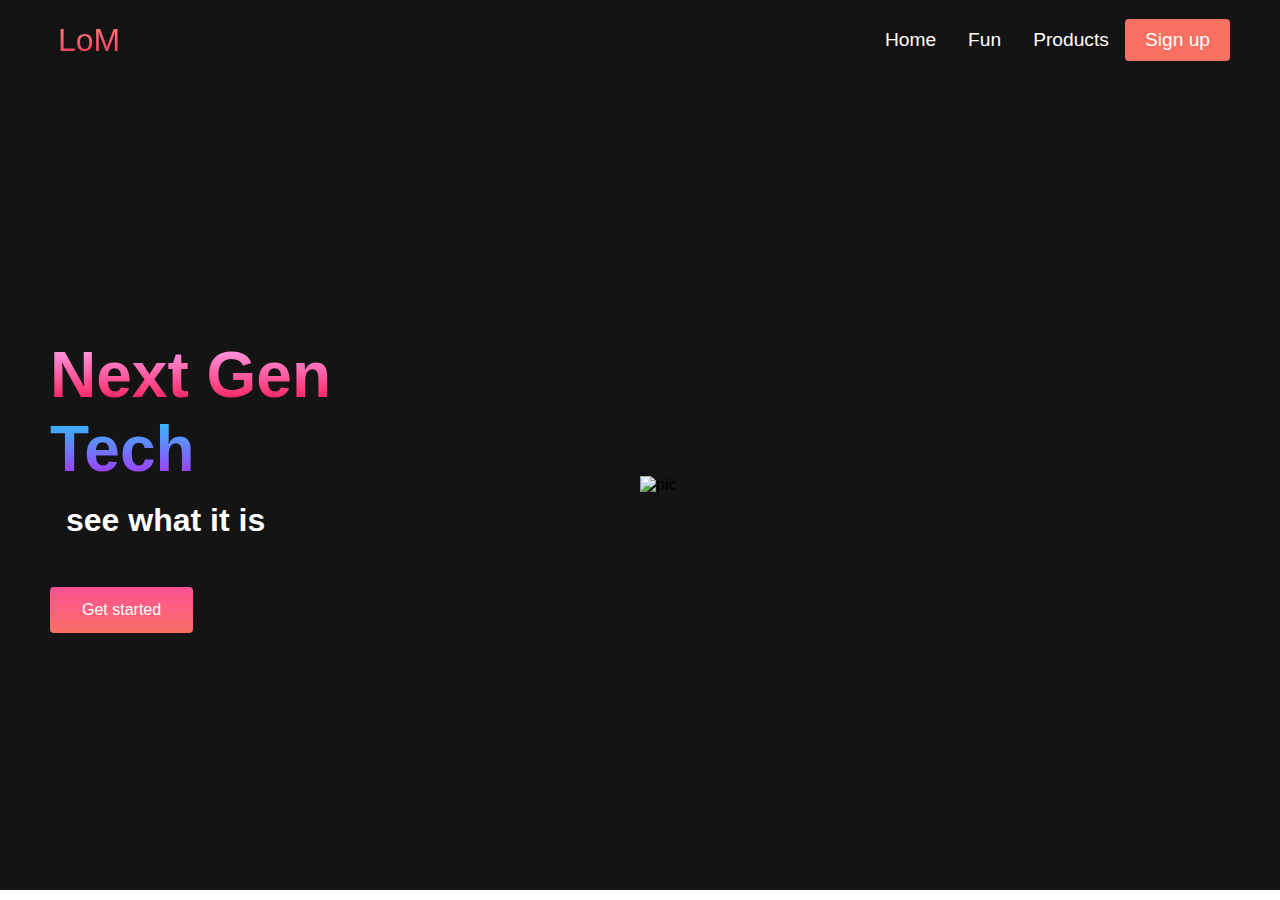
==== index.html @ 89260c11 "first commits" ====
<!DOCTYPE html>
<html lang="en">
  <head>
    <meta charset="UTF-8" />
    <meta http-equiv="X-UA-Compatible" content="IE=edge" />
    <meta name="viewport" content="width=device-width, initial-scale=1.0" />
    <title>Achieving Greatness</title>
    <link rel="stylesheet" href="styles.css" />
    <link rel="stylesheet" href="https://pro.fontawesome.com/releases/v5.10.0/css/all.css" 
    integrity="sha384-AYmEC3Yw5cVb3ZcuHtOA93w35dYTsvhLPVnYs9eStHfGJvOvKxVfELGroGkvsg+p" crossorigin="anonymous"/>
  </head>
  <body>
     <!-- Navbar Section -->
    <nav class="navbar">
      <div class="navbar__container">
        <a href="/" id="navbar__logo"><i class="fas fa-gem"></i>LoM</a>
        <div class="navbar__toggle" id="mobile-menu">
            <span class="bar"></span>
            <span class="bar"></span>
            <span class="bar"></span>
        </div>
        <ul class="navbar__menu">
            <li class="navbar__item">
                <a href="/" class="navbar__links"><i class="fas fa-gem"></i>Home</a>
            </li>
            <li class="navbar__item">
                <a href="/secondPage.html" class="navbar__links">Fun</a>
            </li>
            <li class="navbar__item">
                <a href="/" class="navbar__links">Products</a>
            </li>
            <li class="navbar__btn">
                <a href="/" class="button">Sign up</a>
            </li>
        </ul>
      </div>
    </nav>

    <!-- Hero Section -->
    <div class="mai">
        <div class="main__container">
            <div class="main__content">
                <h1>Next Gen</h1>
                <h2>Tech</h2>
                <p>see what it is </p>
                <button class="main__btn"><a href="/">Get started</a></button>
            </div>
            <div class="main__img-container">
                <img src="images/pic1.svg" alt="pic" id="main__img">
            </div>
        </div>
    </div>

    <script src="scripts.js"></script>
  </body>
</html>
---- styles.css ----
* {
    box-sizing: border-box;
    margin: 0;
    padding: 0;
    font-family: Verdana, Geneva, Tahoma, sans-serif;
}

.navbar {
    background: #131313;
    height: 80px;
    display: flex;
    justify-content: center;
    align-items: center;
    font-size: 1.2rem;
    position: sticky;
    top: 0;
    z-index: 999;
}

.navbar__container {
    display: flex;
    justify-content: space-between;
    height: 80px;
    z-index: 1;
    width: 100%;
    max-width: 1300px;
    margin: 0 auto;
    padding: 0 50px;

}

#navbar__logo  {
    background-color: #ff8177;
    background-image: linear-gradient(to top,#ff0844 0%, #ffb199 100%);
    background-size: 100%;
    -webkit-background-clip: text;
            background-clip: text;
    -moz-background-clip: text;
    -webkit-text-fill-color: transparent;
    -moz-text-fill-color:transparent;
    display: flex;
    align-items: center;
    cursor: pointer;
    text-decoration: none;
    font-size: 2rem;
}

.fa-gem {
    margin-right: 0.5rem;
}

.navbar__menu {
    display: flex;
    align-items: center;
    list-style: none;
    text-align: center;
}

.navbar__item {
    height: 80px;
}

.navbar__links {
    color: #fff;
    display: flex;
    align-items: center;
    justify-content: center;
    text-decoration: none;
    padding: 0 1rem;
    height: 100%;
}


.navbar_btn {
    display: flex;
    justify-content: center;
    align-items: center;
    padding: 0 1rem;
    width: 100%;
}

.button {
    display: flex;
    justify-content: center;
    align-items: center;
    text-decoration:none ;
    padding: 10px 20px;
    height: 100%;
    width: 100%;
    border: none;
    outline: none;
    border-radius: 4px;
    background: #f77062;
    color: #fff;
}

.button:hover {
    background: #4837ff;
    transition: all 0.3s ease;

}

.navbar__links:hover {
    color: #f77062;
    transition: all 0.3 ease;

}

@media screen and (max-width:960px) {
    .navbar__container {
        display: flex;
        justify-content: space-between;
        height: 80px;
        z-index: 1;
        width: 100%;
        max-width: 1300px;
        padding: 0;

    }

    .navbar__menu {
        display: grid;
        grid-template-columns: auto;
        margin: 0;
        width: 100%;
        position: absolute;
        top: -1000px;
        opacity: 0;
        transition: all 0.5s ease;
        height: 50vh;
        z-index: -1;
 

    }

    .navbar__menu.active {
        background: #131313;
        top: 100%;
        opacity: 1;
        transition: all 0.5s ease;
        z-index: 99;
        height: 50vh;
        font-size: 1.6rem;

    }

    #navbar__logo {
        padding-left: 25px;
    }
    .navbar__toggle .bar {
        width: 25px;
        height: 3px;
        margin: 5px auto;
        transition: all 0.3s ease-in-out;
        background: #fff;
    }

    .navbar__item {
        width: 100%;

    }

    .navbar__links {
        text-align: center;
        padding: 2rem;
        width: 100%;
        display: table;
    }

    #mobile-menu {
        position: absolute;
        top: 20%;
        right: 5%;
        transform: translate(5%,20%);
    }

    .navbar__btn {
        padding-bottom: 2rem;

    }

    .button{
        display: flex;
        justify-content: center;
        align-items: center;
        width: 80%;
        height: 80px;
        margin: 0;
    }

    .navbar__toggle .bar {
        display: block;
        cursor: pointer;
    }

    #mobile-menu.is-active .bar:nth-child(2){
        opacity: 0;
    }

    #mobile-menu.is-active .bar:nth-child(1){
        transform: translateY(8px) rotate(45deg);
    }
    #mobile-menu.is-active .bar:nth-child(3){
        transform: translateY(-8px) rotate(-45deg);
    }
}

/* Hero section CSS */
.main {
    background-color: #141414;
}

.main__container {
    display: grid;
    grid-template-columns: 1fr 1fr;
    align-items: center;
    justify-content: center;
    margin: 0 auto;
    height: 90vh;
    background-color: #141414;
    z-index: 1;
    width: 100%;
    max-width: 1300px;
    padding: 0 50px;
}

.main__content h1 {
    font-size: 4rem;
    background-color: #ff8177;
    background-image: linear-gradient(to top,#ff0844 0%, #ffb1ff 100%);
    background-size: 100%;
    -webkit-background-clip: text;
            background-clip: text;
    -moz-background-clip: text;
    -webkit-text-fill-color: transparent;
    -moz-text-fill-color:transparent;

}

.main__content h2 {
    font-size: 4rem;
    background-color: #ff8177;
    background-image: linear-gradient(to top,#b721ff 0%, #21d4fd 100%);
    background-size: 100%;
    -webkit-background-clip: text;
            background-clip: text;
    -moz-background-clip: text;
    -webkit-text-fill-color: transparent;
    -moz-text-fill-color:transparent;

}

.main__content p {
    margin: 1rem;
    font-size: 2rem;
    font-weight: 700;
    color: #fff;
}

.main__btn {
    font-size: 1rem;
    background-image: linear-gradient(to top,#f77062 0%, #fe5196 100%);
    padding: 14px 32px;
    border: none;
    border-radius: 4px;
    color: #fff;
    margin-top: 2rem;
    cursor: pointer;
    position: relative;
    transition: all 0.35s;
    outline: none;
}

.main__btn a {
    position: relative;
    z-index: 2;
    color: #fff;
    text-decoration: none;
}

.main__btn:after {
    position: absolute;
    content: '';
    top: 0;
    left: 0;
    width: 0;
    height: 100%;
    background: #4837ff;
    transition: all 0.35s;
    border-radius: 4px;
}

.main__btn:hover {
    color: #fff;
}

.main__btn:hover:after{
    width: 100%;
}

.main__img--container {
    text-align: center;
}

#main__img {
    height: 80%;
    width: 80%;
}


/* Mobile Responsive */
@media screen and (max-width:768px){
    .main__container {
        display: grid;
        grid-template-columns:auto ;
        align-items: center;
        justify-self: center;
        width: 100%;
        margin: 0 auto;
        height: 90vh;
    }

    .main__content {
        text-align: center;
       margin-bottom: 4rem;

    }
    .main__content h1 {
        font-size: 2.5rem;
        margin-top: 2rem;
    }

    .main__content h2 {
        font-size: 3rem;

    }

    .main__content p {
        margin-top: 1rem;
        font-size: 1.5rem;
    }
}

@media screen and (max-width:480px) {
    
    .main__content h1 {
        font-size: 2rem;
        margin-top: 3rem;
    }

    .main__content h2 {
        font-size: 2rem;

    }

    .main__content p {
        margin-top: 2rem;
        font-size: 1.5rem;
    }

    .main__btn {
        padding:12px 36px ;
        margin: 2.5 0;
    }
}
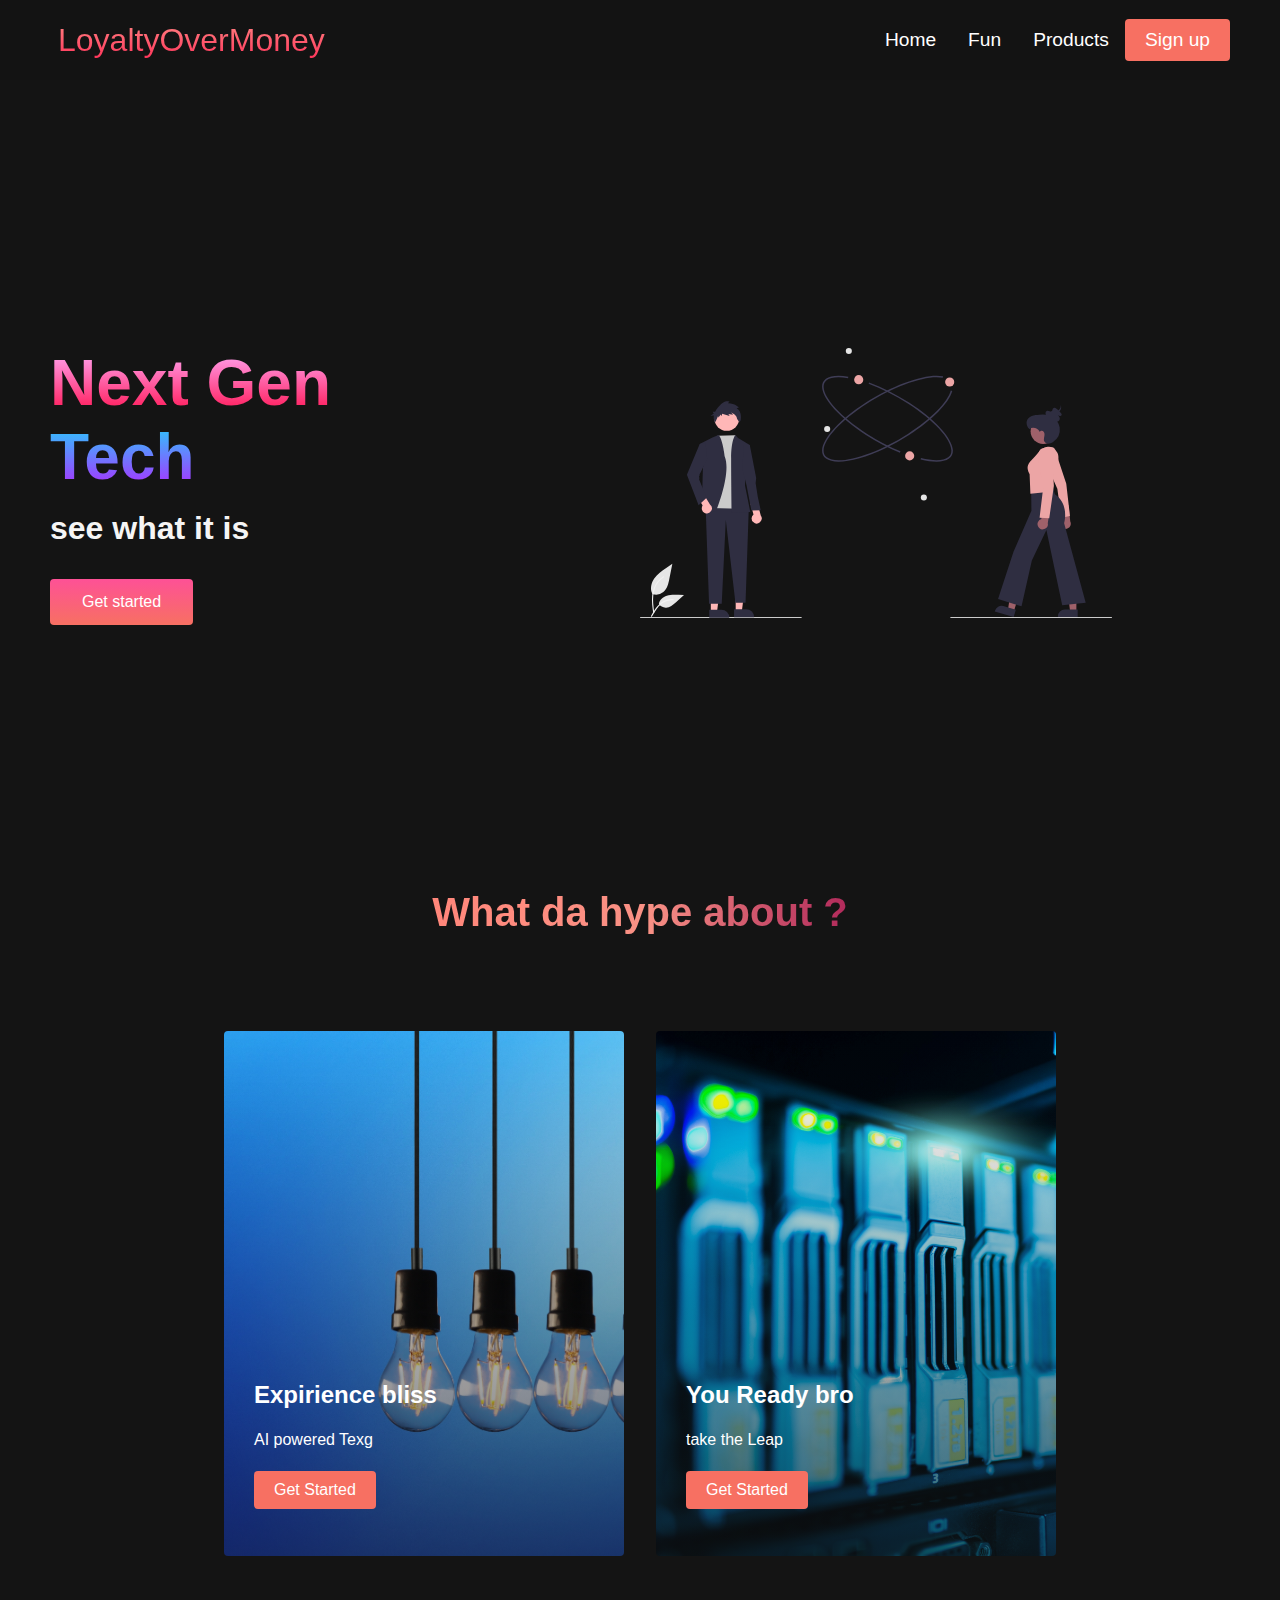
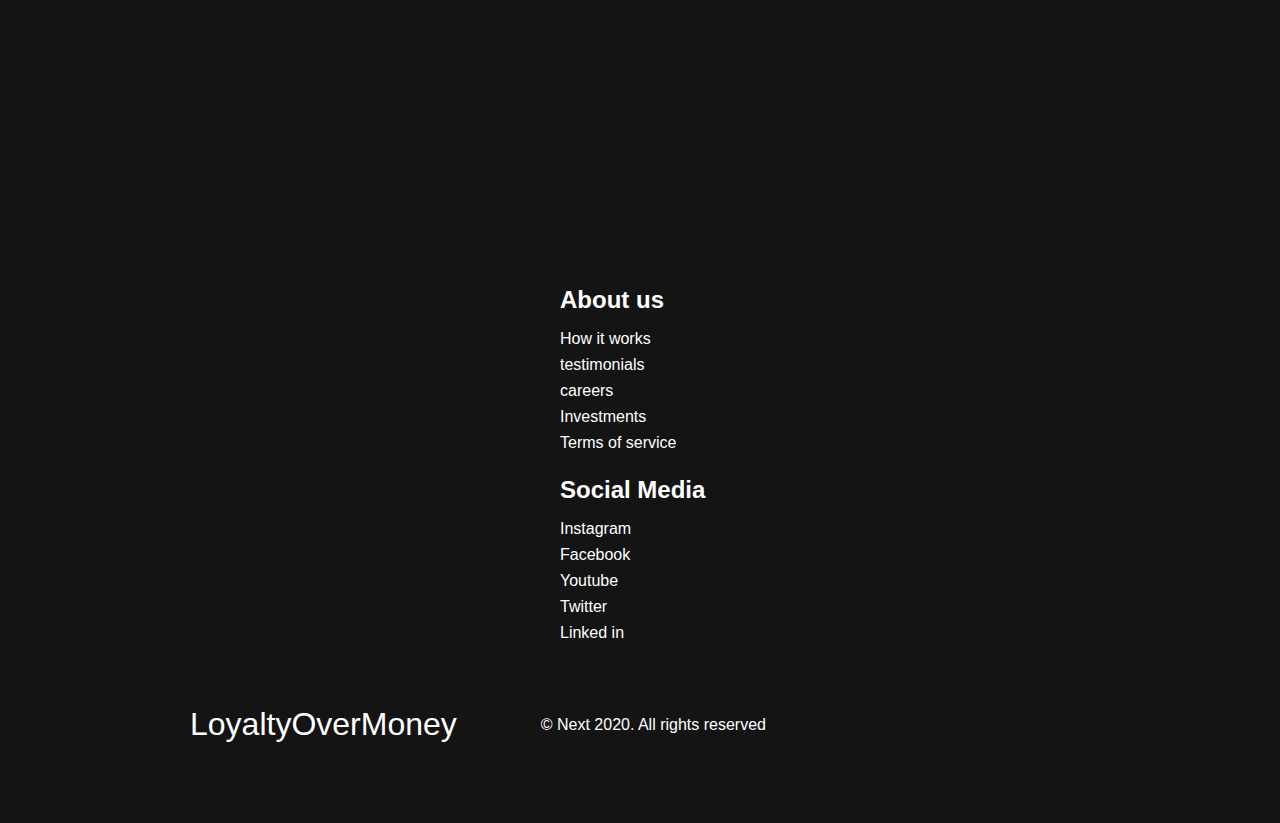
==== commit 031ef52c: "A baby  step of the project done" ====
--- a/index.html
+++ b/index.html
@@ -6,49 +6,118 @@
     <meta name="viewport" content="width=device-width, initial-scale=1.0" />
     <title>Achieving Greatness</title>
     <link rel="stylesheet" href="styles.css" />
-    <link rel="stylesheet" href="https://pro.fontawesome.com/releases/v5.10.0/css/all.css" 
-    integrity="sha384-AYmEC3Yw5cVb3ZcuHtOA93w35dYTsvhLPVnYs9eStHfGJvOvKxVfELGroGkvsg+p" crossorigin="anonymous"/>
+    <link
+      rel="stylesheet"
+      href="https://pro.fontawesome.com/releases/v5.10.0/css/all.css"
+      integrity="sha384-AYmEC3Yw5cVb3ZcuHtOA93w35dYTsvhLPVnYs9eStHfGJvOvKxVfELGroGkvsg+p"
+      crossorigin="anonymous"
+    />
   </head>
   <body>
-     <!-- Navbar Section -->
+    <!-- Navbar Section -->
     <nav class="navbar">
       <div class="navbar__container">
-        <a href="/" id="navbar__logo"><i class="fas fa-gem"></i>LoM</a>
+        <a href="/" id="navbar__logo"><i class="fas fa-gem"></i>LoyaltyOverMoney</a>
         <div class="navbar__toggle" id="mobile-menu">
-            <span class="bar"></span>
-            <span class="bar"></span>
-            <span class="bar"></span>
+          <span class="bar"></span>
+          <span class="bar"></span>
+          <span class="bar"></span>
         </div>
         <ul class="navbar__menu">
-            <li class="navbar__item">
-                <a href="/" class="navbar__links"><i class="fas fa-gem"></i>Home</a>
-            </li>
-            <li class="navbar__item">
-                <a href="/secondPage.html" class="navbar__links">Fun</a>
-            </li>
-            <li class="navbar__item">
-                <a href="/" class="navbar__links">Products</a>
-            </li>
-            <li class="navbar__btn">
-                <a href="/" class="button">Sign up</a>
-            </li>
+          <li class="navbar__item">
+            <a href="/" class="navbar__links"><i class="fas fa-gem"></i>Home</a>
+          </li>
+          <li class="navbar__item">
+            <a href="/secondPage.html" class="navbar__links">Fun</a>
+          </li>
+          <li class="navbar__item">
+            <a href="/" class="navbar__links">Products</a>
+          </li>
+          <li class="navbar__btn">
+            <a href="/" class="button">Sign up</a>
+          </li>
         </ul>
       </div>
     </nav>
 
     <!-- Hero Section -->
-    <div class="mai">
-        <div class="main__container">
-            <div class="main__content">
-                <h1>Next Gen</h1>
-                <h2>Tech</h2>
-                <p>see what it is </p>
-                <button class="main__btn"><a href="/">Get started</a></button>
-            </div>
-            <div class="main__img-container">
-                <img src="images/pic1.svg" alt="pic" id="main__img">
-            </div>
+    <div class="main">
+      <div class="main__container">
+        <div class="main__content">
+          <h1>Next Gen</h1>
+          <h2>Tech</h2>
+          <p>see what it is</p>
+          <button class="main__btn"><a href="/">Get started</a></button>
         </div>
+        <div class="main__img-container">
+          <img src="images/pic1.svg" alt="pic" id="main__img" />
+        </div>
+      </div>
+    </div>
+
+    <!-- Services section -->
+    <div class="services">
+      <h1>What da hype about ?</h1>
+      <div class="services__container">
+        <div class="services__card">
+          <h2>Expirience bliss</h2>
+          <p>AI powered Texg</p>
+          <button>Get Started</button>
+        </div>
+        <div class="services__card">
+          <h2>You Ready bro</h2>
+          <p>take the Leap</p>
+          <button>Get Started</button>
+        </div>
+      </div>
+    </div>
+    <!-- Footer Section -->
+    <div class="footer__container">
+      <div class="footer__links">
+        <div class="footer__link--wrapper">
+          <div class="footer__link--items">
+            <h2>About us</h2>
+            <a href="/">How it works</a>
+            <a href="/">testimonials</a>
+            <a href="/">careers</a>
+            <a href="/">Investments</a>
+            <a href="/">Terms of service</a>
+          </div>
+          <div class="footer__link--items">
+            <h2>Social Media</h2>
+            <a href="/">Instagram</a>
+            <a href="/">Facebook</a>
+            <a href="/">Youtube</a>
+            <a href="/">Twitter</a>
+            <a href="/">Linked in</a>
+          </div>
+        </div>
+      </div>
+      <div class="social__media">
+        <div class="social__media--wrap">
+          <div class="footer__logo">
+            <a href="/" id="footer__logo"><i class="fas faa-gem" target="_blank"></i>LoyaltyOverMoney</a>
+          </div>
+          <p class="website__rights">© Next 2020. All rights reserved</p>
+          <div class="social__icons">
+            <a href="/" class="social__icon--link" target="_blank">
+              <i class="fab fa-instagram"></i>
+            </a>
+            <a href="/" class="social__icon--link" target="_blank">
+              <i class="fab fa-facebook"></i>
+            </a>
+            <a href="/" class="social__icon--link" target="_blank">
+              <i class="fab fa-youtube"></i>
+            </a>
+            <a href="/" class="social__icon--link" target="_blank">
+              <i class="fab fa-twitter"></i>
+            </a>
+            <a href="/" class="social__icon--link" target="_blank">
+              <i class="fab fa-linkedin"></i>
+            </a>
+          </div>
+        </div>
+      </div>
     </div>
 
     <script src="scripts.js"></script>
--- a/styles.css
+++ b/styles.css
@@ -1,43 +1,480 @@
 * {
-    box-sizing: border-box;
-    margin: 0;
-    padding: 0;
-    font-family: Verdana, Geneva, Tahoma, sans-serif;
+  box-sizing: border-box;
+  margin: 0;
+  padding: 0;
+  font-family: Verdana, Geneva, Tahoma, sans-serif;
 }
 
 .navbar {
-    background: #131313;
-    height: 80px;
-    display: flex;
-    justify-content: center;
-    align-items: center;
-    font-size: 1.2rem;
-    position: sticky;
-    top: 0;
-    z-index: 999;
+  background: #131313;
+  height: 80px;
+  display: flex;
+  justify-content: center;
+  align-items: center;
+  font-size: 1.2rem;
+  position: sticky;
+  top: 0;
+  z-index: 999;
 }
 
 .navbar__container {
+  display: flex;
+  justify-content: space-between;
+  height: 80px;
+  z-index: 1;
+  width: 100%;
+  max-width: 1300px;
+  margin: 0 auto;
+  padding: 0 50px;
+}
+
+#navbar__logo {
+  background-color: #ff8177;
+  background-image: linear-gradient(to top, #ff0844 0%, #ffb199 100%);
+  background-size: 100%;
+  -webkit-background-clip: text;
+  background-clip: text;
+  -moz-background-clip: text;
+  -webkit-text-fill-color: transparent;
+  -moz-text-fill-color: transparent;
+  display: flex;
+  align-items: center;
+  cursor: pointer;
+  text-decoration: none;
+  font-size: 2rem;
+}
+
+.fa-gem {
+  margin-right: 0.5rem;
+}
+
+.navbar__menu {
+  display: flex;
+  align-items: center;
+  list-style: none;
+  text-align: center;
+}
+
+.navbar__item {
+  height: 80px;
+}
+
+.navbar__links {
+  color: #fff;
+  display: flex;
+  align-items: center;
+  justify-content: center;
+  text-decoration: none;
+  padding: 0 1rem;
+  height: 100%;
+}
+
+.navbar_btn {
+  display: flex;
+  justify-content: center;
+  align-items: center;
+  padding: 0 1rem;
+  width: 100%;
+}
+
+.button {
+  display: flex;
+  justify-content: center;
+  align-items: center;
+  text-decoration: none;
+  padding: 10px 20px;
+  height: 100%;
+  width: 100%;
+  border: none;
+  border-radius: 4px;
+  background: #f77062;
+  color: #fff;
+}
+
+.button:hover {
+  background: #4837ff;
+  transition: all 0.3s ease;
+}
+
+.navbar__links:hover {
+  color: #f77062;
+  transition: all 0.3 ease;
+}
+
+@media screen and (max-width: 960px) {
+  .navbar__container {
     display: flex;
     justify-content: space-between;
     height: 80px;
     z-index: 1;
     width: 100%;
     max-width: 1300px;
+    padding: 0;
+  }
+
+  .navbar__menu {
+    display: grid;
+    grid-template-columns: auto;
+    margin: 0;
+    width: 100%;
+    position: absolute;
+    top: -1000px;
+    opacity: 0;
+    transition: all 0.5s ease;
+    height: 50vh;
+    z-index: -1;
+  }
+
+  .navbar__menu.active {
+    background: #131313;
+    top: 100%;
+    opacity: 1;
+    transition: all 0.5s ease;
+    z-index: 99;
+    height: 50vh;
+    font-size: 1.6rem;
+  }
+
+  #navbar__logo {
+    padding-left: 25px;
+  }
+  .navbar__toggle .bar {
+    width: 25px;
+    height: 3px;
+    margin: 5px auto;
+    transition: all 0.3s ease-in-out;
+    background: #fff;
+  }
+
+  .navbar__item {
+    width: 100%;
+  }
+
+  .navbar__links {
+    text-align: center;
+    padding: 2rem;
+    width: 100%;
+    display: table;
+  }
+
+  #mobile-menu {
+    position: absolute;
+    top: 20%;
+    right: 5%;
+    transform: translate(5%, 20%);
+  }
+
+  .navbar__btn {
+    padding-bottom: 2rem;
+  }
+
+  .button {
+    display: flex;
+    justify-content: center;
+    align-items: center;
+    width: 80%;
+    height: 80px;
+    margin: 0;
+  }
+
+  .navbar__toggle .bar {
+    display: block;
+    cursor: pointer;
+  }
+
+  #mobile-menu.is-active .bar:nth-child(2) {
+    opacity: 0;
+  }
+
+  #mobile-menu.is-active .bar:nth-child(1) {
+    transform: translateY(8px) rotate(45deg);
+  }
+  #mobile-menu.is-active .bar:nth-child(3) {
+    transform: translateY(-8px) rotate(-45deg);
+  }
+}
+
+/* Hero section CSS */
+.main {
+  background-color: #141414;
+}
+
+.main__container {
+  display: grid;
+  grid-template-columns: 1fr 1fr;
+  align-items: center;
+  justify-self: center;
+  margin: 0 auto;
+  height: 90vh;
+  background-color: #141414;
+  z-index: 1;
+  width: 100%;
+  max-width: 1300px;
+  padding: 0 50px;
+}
+
+.main__content h1 {
+  font-size: 4rem;
+  background-color: #ff8177;
+  background-image: linear-gradient(to top, #ff0844 0%, #ffb1ff 100%);
+  background-size: 100%;
+  -webkit-background-clip: text;
+  background-clip: text;
+  -moz-background-clip: text;
+  -webkit-text-fill-color: transparent;
+  -moz-text-fill-color: transparent;
+}
+
+.main__content h2 {
+  font-size: 4rem;
+  background-color: #ff8177;
+  background-image: linear-gradient(to top, #b721ff 0%, #21d4fd 100%);
+  background-size: 100%;
+  -webkit-background-clip: text;
+  background-clip: text;
+  -moz-background-clip: text;
+  -webkit-text-fill-color: transparent;
+  -moz-text-fill-color: transparent;
+}
+
+.main__content p {
+  margin-top: 1rem;
+  font-size: 2rem;
+  font-weight: 700;
+  color: whitesmoke;
+}
+
+.main__btn {
+  font-size: 1rem;
+  background-image: linear-gradient(to top, #f77062 0%, #fe5196 100%);
+  padding: 14px 32px;
+  border: none;
+  border-radius: 4px;
+  color: #fff;
+  margin-top: 2rem;
+  cursor: pointer;
+  position: relative;
+  transition: all 0.35s;
+  outline: none;
+}
+
+.main__btn a {
+  position: relative;
+  z-index: 2;
+  color: #fff;
+  text-decoration: none;
+}
+.main__btn::after {
+  position: absolute;
+  content: "";
+  top: 0;
+  left: 0;
+  width: 0;
+  height: 100%;
+  background: #4837ff;
+  transition: all 0.35s;
+  border-radius: 4px;
+}
+
+.main__btn::hover {
+  color: #fff;
+}
+
+.main__btn:hover:after {
+  width: 100%;
+}
+
+.main__img--container {
+  text-align: center;
+}
+
+#main__img {
+  height: 80%;
+  width: 80%;
+}
+
+/* Mobile Responsive */
+
+@media screen and (max-width: 768px) {
+  .main__container {
+    display: grid;
+    grid-template-columns: auto;
+    align-items: center;
+    justify-self: center;
+    width: 100%;
     margin: 0 auto;
-    padding: 0 50px;
-
-}
-
-#navbar__logo  {
-    background-color: #ff8177;
-    background-image: linear-gradient(to top,#ff0844 0%, #ffb199 100%);
-    background-size: 100%;
-    -webkit-background-clip: text;
-            background-clip: text;
-    -moz-background-clip: text;
-    -webkit-text-fill-color: transparent;
-    -moz-text-fill-color:transparent;
+    height: 90vh;
+  }
+  .main__content {
+    text-align: center;
+    margin-bottom: 4rem;
+  }
+
+  .main__content h1 {
+    font-size: 2.5rem;
+    margin-top: 2rem;
+  }
+
+  .main__content h2 {
+    font-size: 3rem;
+  }
+
+  .main__content p {
+    margin-top: 1rem;
+    font-size: 1.5rem;
+  }
+}
+
+@media screen and (max-width: 480px) {
+  .main__content h1 {
+    font-size: 2rem;
+    margin-top: 3rem;
+  }
+
+  .main__content h2 {
+    font-size: 2rem;
+  }
+
+  .main__content p {
+    margin-top: 2rem;
+    font-size: 1.5rem;
+  }
+
+  .main__btn {
+    padding: 12px 36px;
+    margin: 2.5rem 0;
+  }
+}
+
+/* Services section css */
+
+.services {
+  background: #141414;
+  display: flex;
+  flex-direction: column;
+  align-items: center;
+  height: 100vh;
+}
+
+.services h1 {
+  background-color: #ff8177;
+  background-image: linear-gradient(
+    to right,
+    #ff8177 0%,
+    #ff867a 0%,
+    #ff8c7f 21%,
+    #f99185 52%,
+    #cf556c 78%,
+    #b12a5b 100%
+  );
+  background-size: 100%;
+  margin-bottom: 5rem;
+  font-size: 2.5rem;
+  -webkit-background-clip: text;
+  background-clip: text;
+  -moz-background-clip: text;
+  -webkit-text-fill-color: transparent;
+  -moz-text-fill-color: transparent;
+}
+
+.services__container {
+  display: flex;
+  justify-content: center;
+  flex-wrap: wrap;
+}
+
+.services__card {
+  margin: 1rem;
+  height: 525px;
+  width: 400px;
+  border-radius: 4px;
+  background-image: linear-gradient(
+      to bottom,
+      rgba(0, 0, 0, 0) 0%,
+      rgba(17, 17, 17, 0.6) 100%
+    ),
+    url("/images/pic2.jpg");
+  background-size: cover;
+  position: relative;
+  color: #fff;
+}
+
+.services__card:nth-child(2) {
+  background-image: linear-gradient(
+      to bottom,
+      rgba(0, 0, 0, 0) 0%,
+      rgba(17, 17, 17, 0.6) 100%
+    ),
+    url("/images/pic3.jpg");
+}
+
+.services h2 {
+  position: absolute;
+  top: 350px;
+  left: 30px;
+}
+.services__card p {
+  position: absolute;
+  top: 400px;
+  left: 30px;
+}
+
+.services__card button {
+  color: #fff;
+  padding: 10px 20px;
+  border: none;
+  outline: none;
+  border-radius: 4px;
+  background: #f77062;
+  position: absolute;
+  top: 440px;
+  left: 30px;
+  font-size: 1rem;
+  cursor: pointer;
+}
+
+.services__card:hover {
+  transform: scale(1.075);
+  transition: 0.2s ease-in;
+  cursor: pointer;
+}
+
+@media screen and (max-width: 960px) {
+  .services {
+    height: 1600px;
+  }
+  .services h1 {
+      font-size: 2rem;
+      margin-top: 12rem;
+  }
+}
+
+@media screen and (max-width: 480px){
+    .services {
+        height: 1400px;
+
+    }
+    .services h1 {
+        font-size: 1.2rem;
+    }
+    .services__card {
+        width: 300px;
+    }
+}
+
+/* Footer CSS */
+
+.footer__container {
+    background-color: #141414;
+    padding: 5rem 0;
+    display: flex;
+    flex-direction: column;
+    justify-content: center;
+    align-items: center;
+}
+
+#footer__logo {
+    color: #fff;
     display: flex;
     align-items: center;
     cursor: pointer;
@@ -45,321 +482,126 @@
     font-size: 2rem;
 }
 
-.fa-gem {
-    margin-right: 0.5rem;
-}
-
-.navbar__menu {
-    display: flex;
-    align-items: center;
-    list-style: none;
-    text-align: center;
-}
-
-.navbar__item {
-    height: 80px;
-}
-
-.navbar__links {
+.footer__links {
+    width: 100%;
+    max-width: 1000px;
+    display: flex;
+    justify-content: center;
+}
+
+.footer__link-wrapper {
+    display: flex;
+}
+/* .footer__link--items {
+display: flex;
+flex-direction: column;
+align-items: flex-start;
+margin: 16px;
+text-align: left;
+width: 160px;
+box-sizing: border-box;
+
+} */
+
+.footer__link--items {
+    display: flex;
+    flex-direction:column;
+    align-items: flex-start;
+    margin: 16px;
+    text-align: left;
+    width: 160px;
+    box-sizing: border-box;
+}
+
+.footer__link--items h2 {
+    margin-bottom: 16px;
+
+}
+
+.footer__link--items > h2 {
     color: #fff;
-    display: flex;
-    align-items: center;
-    justify-content: center;
-    text-decoration: none;
-    padding: 0 1rem;
-    height: 100%;
-}
-
-
-.navbar_btn {
-    display: flex;
-    justify-content: center;
-    align-items: center;
-    padding: 0 1rem;
-    width: 100%;
-}
-
-.button {
-    display: flex;
-    justify-content: center;
-    align-items: center;
-    text-decoration:none ;
-    padding: 10px 20px;
-    height: 100%;
-    width: 100%;
-    border: none;
-    outline: none;
-    border-radius: 4px;
-    background: #f77062;
-    color: #fff;
-}
-
-.button:hover {
-    background: #4837ff;
-    transition: all 0.3s ease;
-
-}
-
-.navbar__links:hover {
-    color: #f77062;
-    transition: all 0.3 ease;
-
-}
-
-@media screen and (max-width:960px) {
-    .navbar__container {
-        display: flex;
-        justify-content: space-between;
-        height: 80px;
-        z-index: 1;
-        width: 100%;
-        max-width: 1300px;
-        padding: 0;
-
-    }
-
-    .navbar__menu {
-        display: grid;
-        grid-template-columns: auto;
-        margin: 0;
-        width: 100%;
-        position: absolute;
-        top: -1000px;
-        opacity: 0;
-        transition: all 0.5s ease;
-        height: 50vh;
-        z-index: -1;
- 
-
-    }
-
-    .navbar__menu.active {
-        background: #131313;
-        top: 100%;
-        opacity: 1;
-        transition: all 0.5s ease;
-        z-index: 99;
-        height: 50vh;
-        font-size: 1.6rem;
-
-    }
-
-    #navbar__logo {
-        padding-left: 25px;
-    }
-    .navbar__toggle .bar {
-        width: 25px;
-        height: 3px;
-        margin: 5px auto;
-        transition: all 0.3s ease-in-out;
-        background: #fff;
-    }
-
-    .navbar__item {
-        width: 100%;
-
-    }
-
-    .navbar__links {
-        text-align: center;
-        padding: 2rem;
-        width: 100%;
-        display: table;
-    }
-
-    #mobile-menu {
-        position: absolute;
-        top: 20%;
-        right: 5%;
-        transform: translate(5%,20%);
-    }
-
-    .navbar__btn {
-        padding-bottom: 2rem;
-
-    }
-
-    .button{
-        display: flex;
-        justify-content: center;
-        align-items: center;
-        width: 80%;
-        height: 80px;
-        margin: 0;
-    }
-
-    .navbar__toggle .bar {
-        display: block;
-        cursor: pointer;
-    }
-
-    #mobile-menu.is-active .bar:nth-child(2){
-        opacity: 0;
-    }
-
-    #mobile-menu.is-active .bar:nth-child(1){
-        transform: translateY(8px) rotate(45deg);
-    }
-    #mobile-menu.is-active .bar:nth-child(3){
-        transform: translateY(-8px) rotate(-45deg);
-    }
-}
-
-/* Hero section CSS */
-.main {
-    background-color: #141414;
-}
-
-.main__container {
-    display: grid;
-    grid-template-columns: 1fr 1fr;
-    align-items: center;
-    justify-content: center;
-    margin: 0 auto;
-    height: 90vh;
-    background-color: #141414;
-    z-index: 1;
-    width: 100%;
-    max-width: 1300px;
-    padding: 0 50px;
-}
-
-.main__content h1 {
-    font-size: 4rem;
-    background-color: #ff8177;
-    background-image: linear-gradient(to top,#ff0844 0%, #ffb1ff 100%);
-    background-size: 100%;
-    -webkit-background-clip: text;
-            background-clip: text;
-    -moz-background-clip: text;
-    -webkit-text-fill-color: transparent;
-    -moz-text-fill-color:transparent;
-
-}
-
-.main__content h2 {
-    font-size: 4rem;
-    background-color: #ff8177;
-    background-image: linear-gradient(to top,#b721ff 0%, #21d4fd 100%);
-    background-size: 100%;
-    -webkit-background-clip: text;
-            background-clip: text;
-    -moz-background-clip: text;
-    -webkit-text-fill-color: transparent;
-    -moz-text-fill-color:transparent;
-
-}
-
-.main__content p {
-    margin: 1rem;
-    font-size: 2rem;
-    font-weight: 700;
-    color: #fff;
-}
-
-.main__btn {
-    font-size: 1rem;
-    background-image: linear-gradient(to top,#f77062 0%, #fe5196 100%);
-    padding: 14px 32px;
-    border: none;
-    border-radius: 4px;
-    color: #fff;
-    margin-top: 2rem;
-    cursor: pointer;
-    position: relative;
-    transition: all 0.35s;
-    outline: none;
-}
-
-.main__btn a {
-    position: relative;
-    z-index: 2;
+}
+
+.footer__link--items a {
     color: #fff;
     text-decoration: none;
-}
-
-.main__btn:after {
-    position: absolute;
-    content: '';
-    top: 0;
-    left: 0;
-    width: 0;
-    height: 100%;
-    background: #4837ff;
-    transition: all 0.35s;
-    border-radius: 4px;
-}
-
-.main__btn:hover {
+    margin-bottom: 0.5rem;
+
+}
+
+.footer__link--items a:hover {
+    color: #e9e9e9;
+    transition: 0.3s ease-out;
+}
+
+/* Social Icons */
+
+.social__icon--link {
     color: #fff;
-}
-
-.main__btn:hover:after{
+    font-size: 24px;
+}
+
+.social__media {
+    max-width: 1000px;
     width: 100%;
 }
 
-.main__img--container {
-    text-align: center;
-}
-
-#main__img {
-    height: 80%;
-    width: 80%;
-}
-
-
-/* Mobile Responsive */
-@media screen and (max-width:768px){
-    .main__container {
-        display: grid;
-        grid-template-columns:auto ;
-        align-items: center;
-        justify-self: center;
+.social__media--wrap {
+    display: flex;
+    justify-content: space-between;
+    align-items: center;
+    width: 90%;
+    max-width:1000px;
+    margin: 40px auto 0 auto;
+}
+
+.social__icons {
+    display: flex;
+    justify-content: space-between;
+    align-items: center;
+    width: 240px;
+
+}
+
+.social__logo {
+    color: #fff;
+    justify-self: flex-start;
+    margin-left: 20px;
+    cursor: pointer;
+    text-decoration: none;
+    font-size: 2rem;
+    display: flex;
+    align-items: center;
+    margin-bottom: 16px;
+}
+
+.website__rights {
+    color: #fff;
+}
+
+@media screen and (max-width:820px) {
+    .footer__links {
+        padding-top: 2rem;
+    }
+    #footer__logo {
+        margin-bottom: 2rem;
+    }
+    .website__rights{
+        margin-bottom: 2rem;
+    }
+    .footer__link-wrapper {
+        flex-direction: column;
+    }
+
+    .social__media--wrap {
+        flex-direction: column;
+    }
+}
+
+@media screen and (max-width:480px) {
+    .footer__link--items{
+        margin: 0;
+        padding: 10px;
         width: 100%;
-        margin: 0 auto;
-        height: 90vh;
-    }
-
-    .main__content {
-        text-align: center;
-       margin-bottom: 4rem;
-
-    }
-    .main__content h1 {
-        font-size: 2.5rem;
-        margin-top: 2rem;
-    }
-
-    .main__content h2 {
-        font-size: 3rem;
-
-    }
-
-    .main__content p {
-        margin-top: 1rem;
-        font-size: 1.5rem;
-    }
-}
-
-@media screen and (max-width:480px) {
-    
-    .main__content h1 {
-        font-size: 2rem;
-        margin-top: 3rem;
-    }
-
-    .main__content h2 {
-        font-size: 2rem;
-
-    }
-
-    .main__content p {
-        margin-top: 2rem;
-        font-size: 1.5rem;
-    }
-
-    .main__btn {
-        padding:12px 36px ;
-        margin: 2.5 0;
     }
 }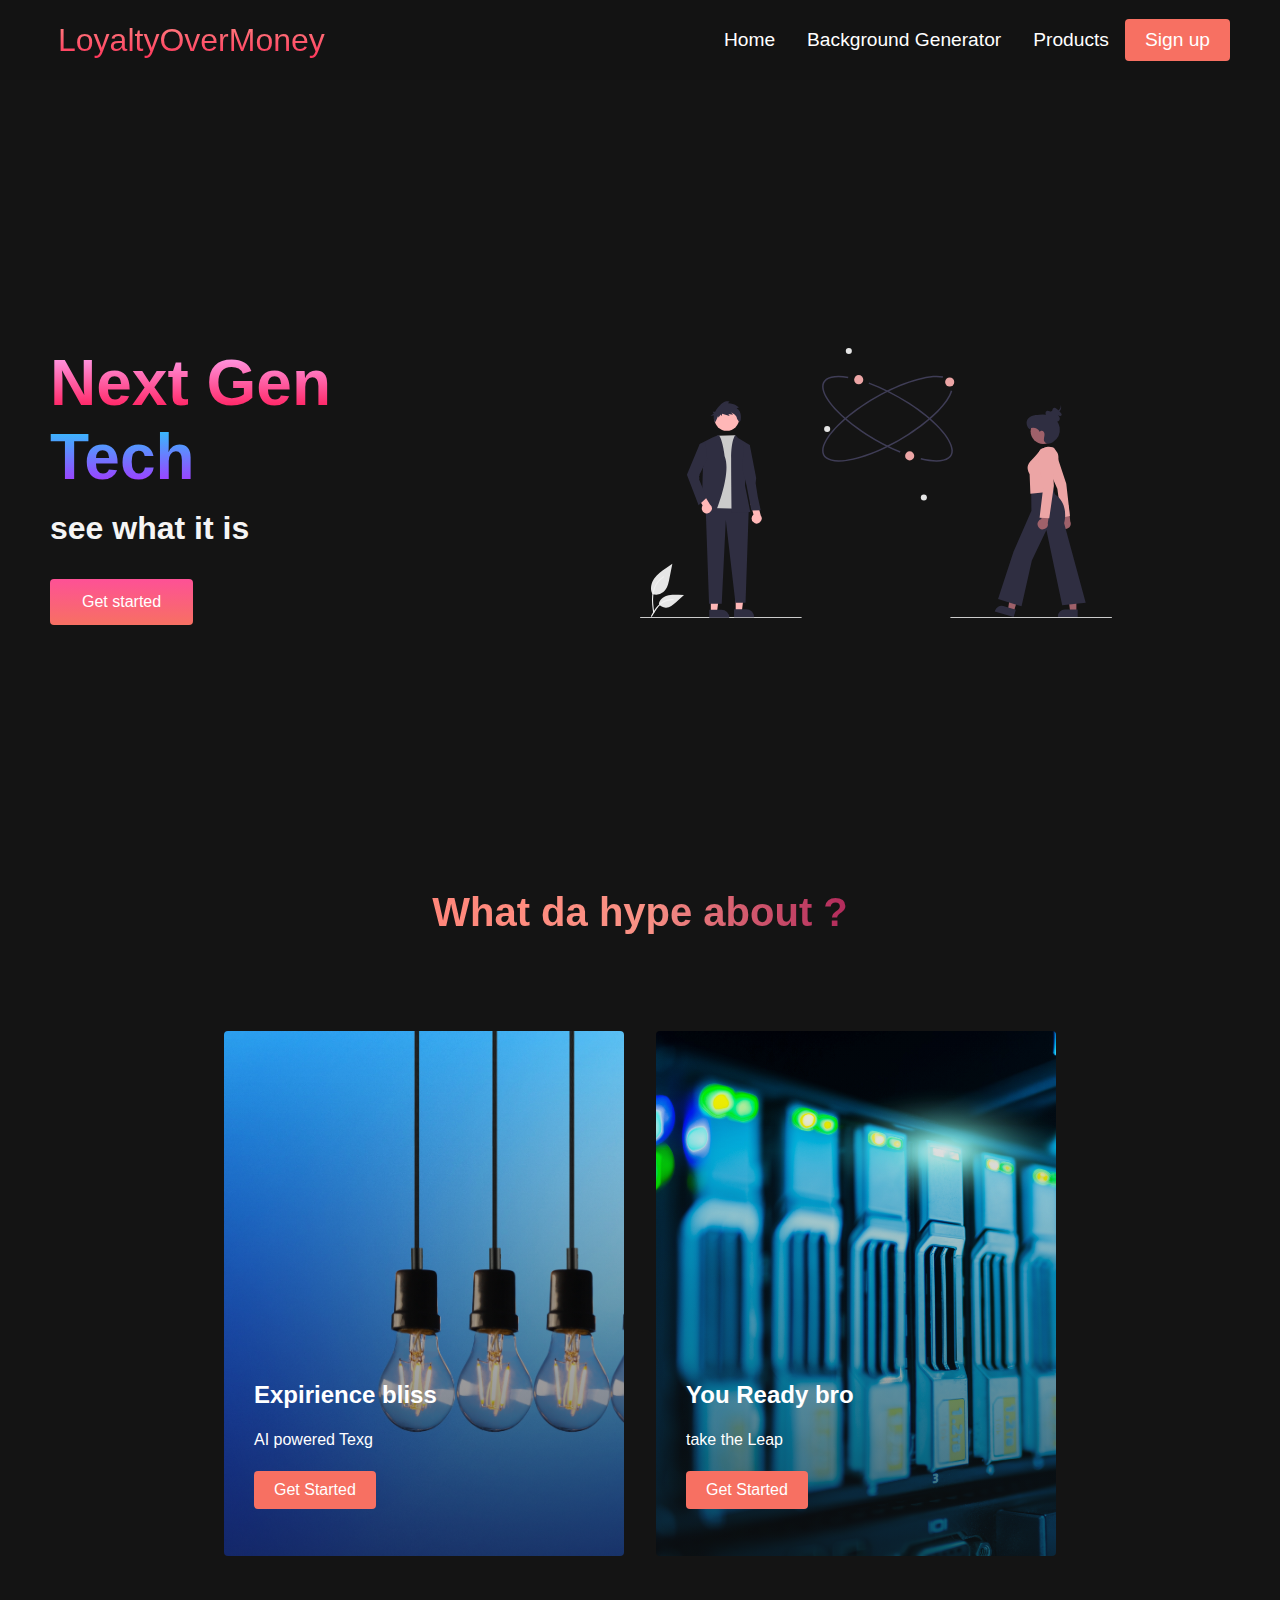
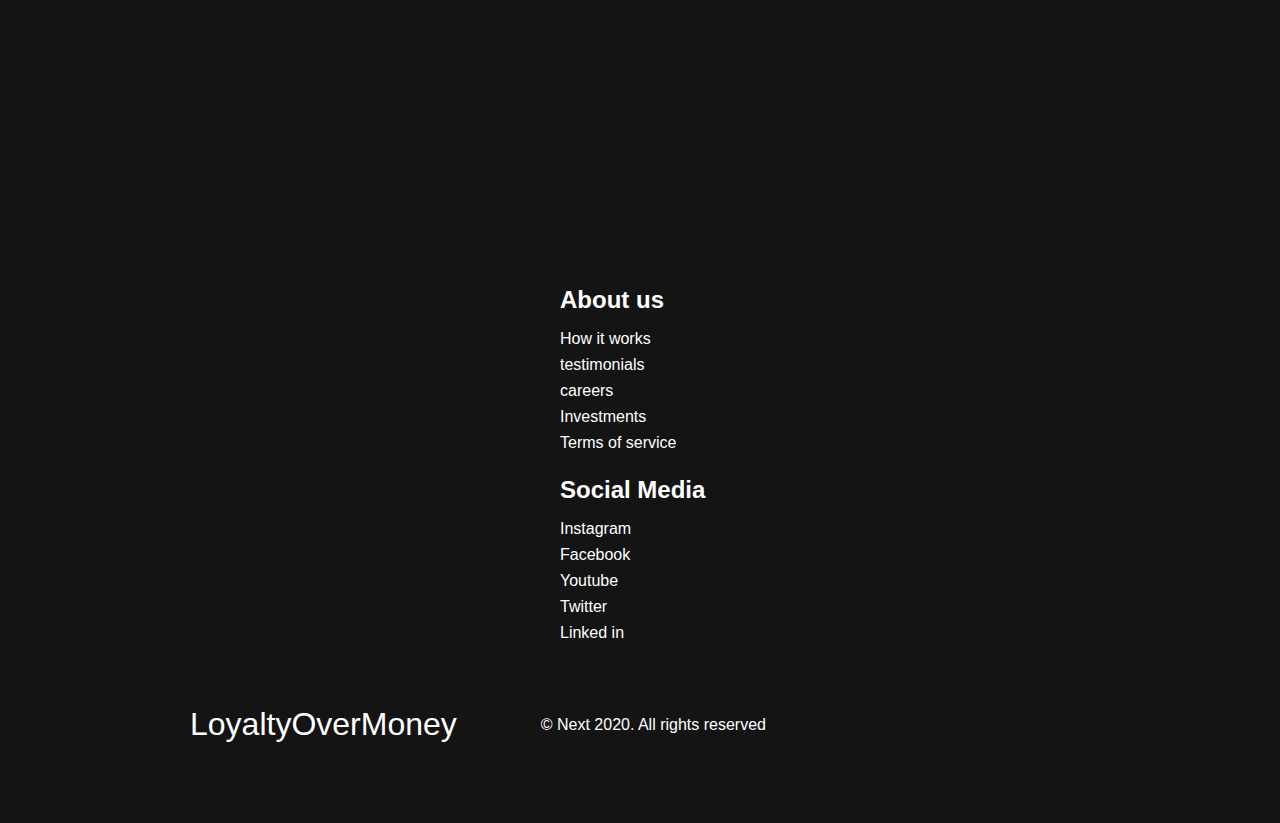
==== commit 864ad079: "Background Generator attached to main page" ====
--- a/index.html
+++ b/index.html
@@ -28,7 +28,7 @@
             <a href="/" class="navbar__links"><i class="fas fa-gem"></i>Home</a>
           </li>
           <li class="navbar__item">
-            <a href="/secondPage.html" class="navbar__links">Fun</a>
+            <a href="/background/index.html" class="navbar__links">Background Generator</a>
           </li>
           <li class="navbar__item">
             <a href="/" class="navbar__links">Products</a>
